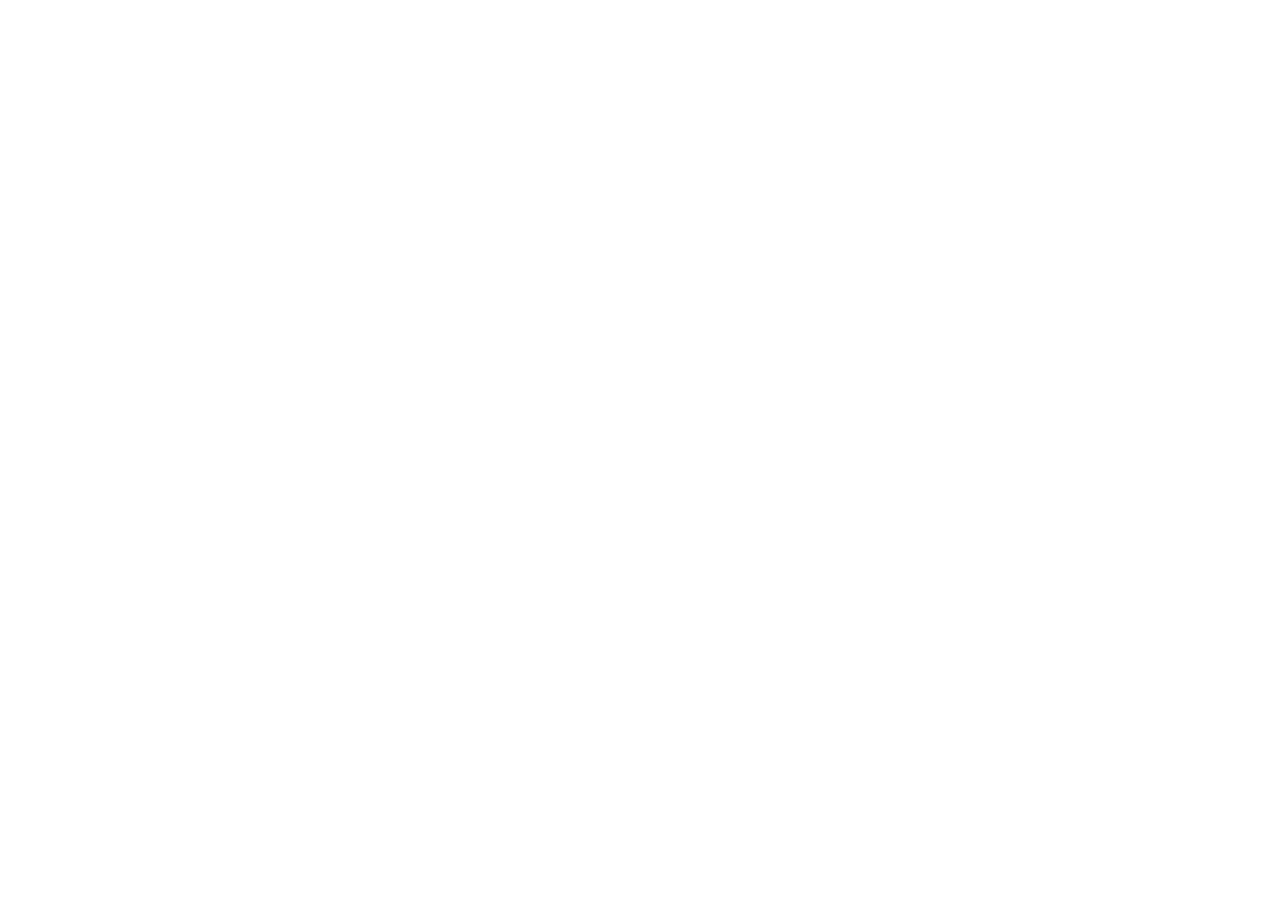
==== index.html @ 69c32699 "init commit" ====
<!doctype html>
<html lang="en">
<head>
  <meta charset="utf-8">
  <meta name="viewport" content="width=device-width, initial-scale=1">
  <title>Page Title</title>
  <link rel="stylesheet" href="css/style.css">
  <script src="js/script.js" language="javascript"></script>
</head>
<body>

</body>
</html>
---- css/style.css ----
/* GLOBAL STYLESHEET */
*, *::before, *::after { box-sizing: border-box; }
body { margin: 0; }
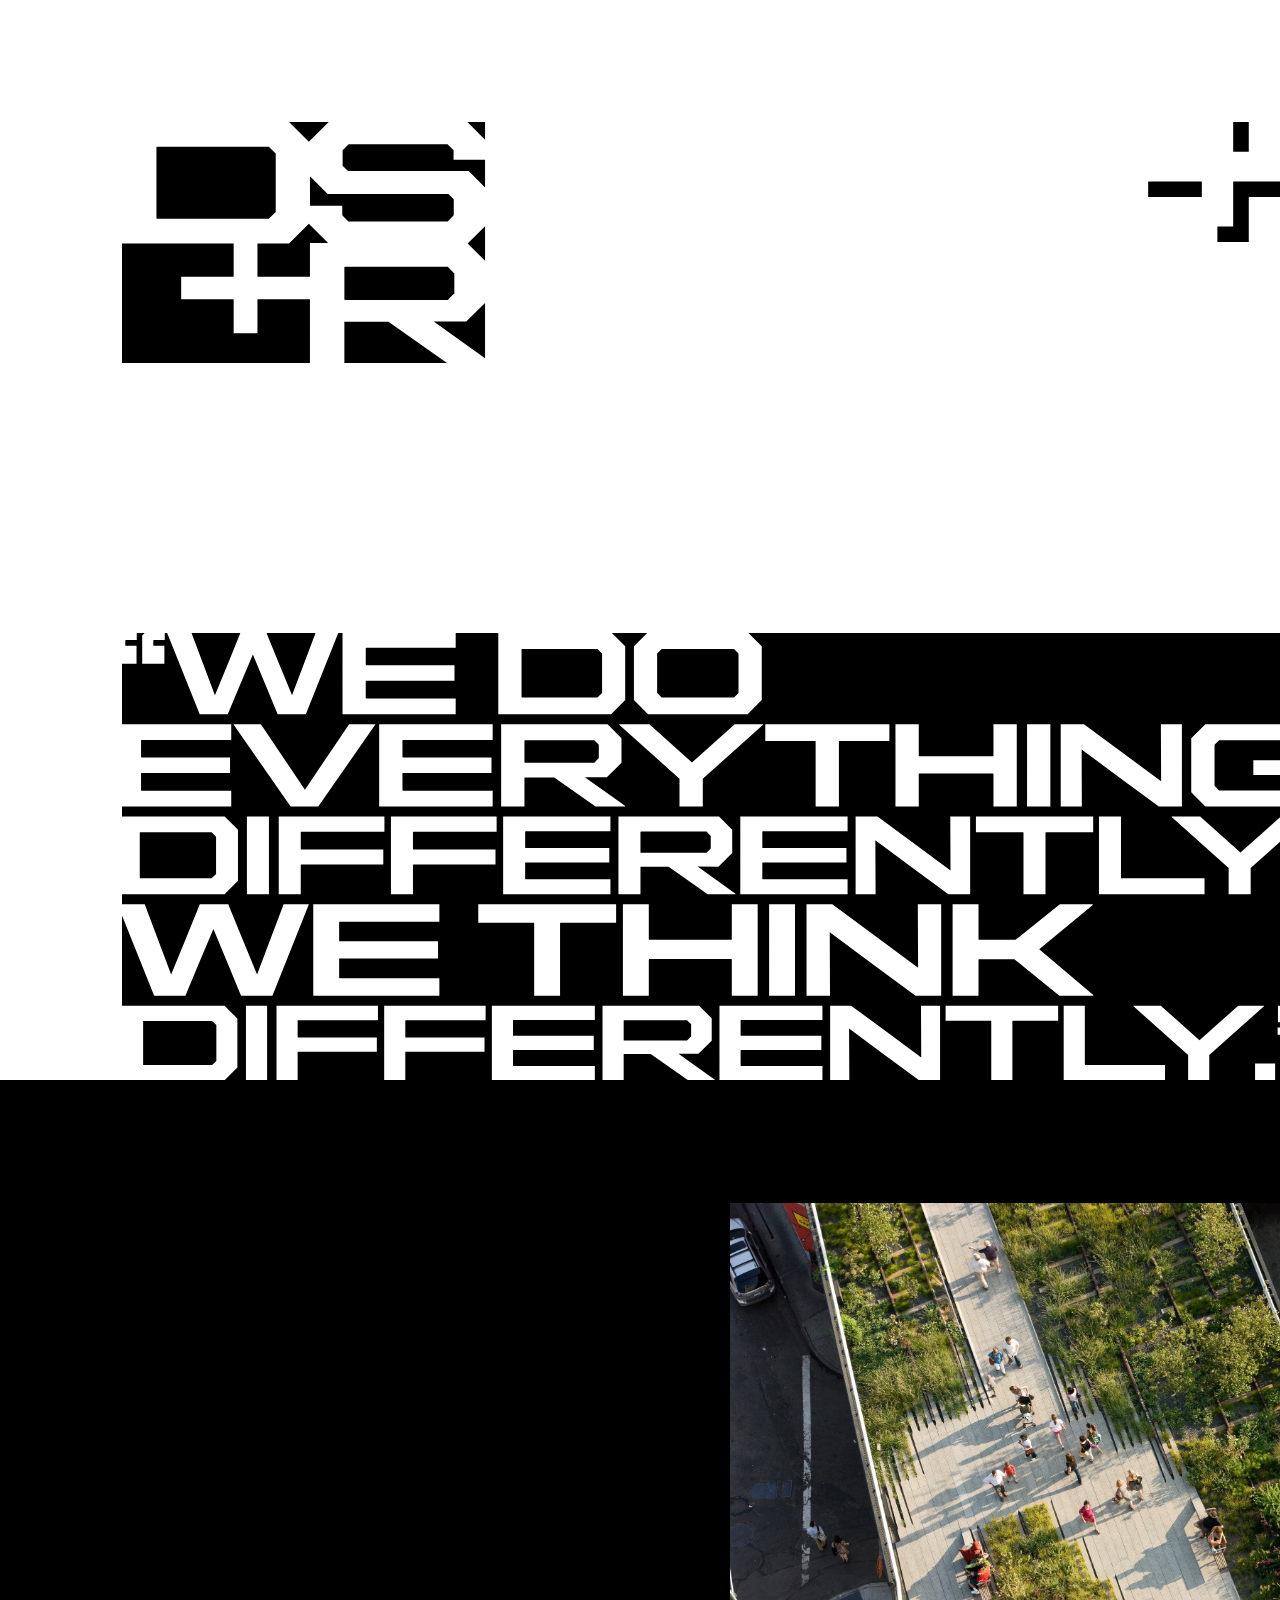
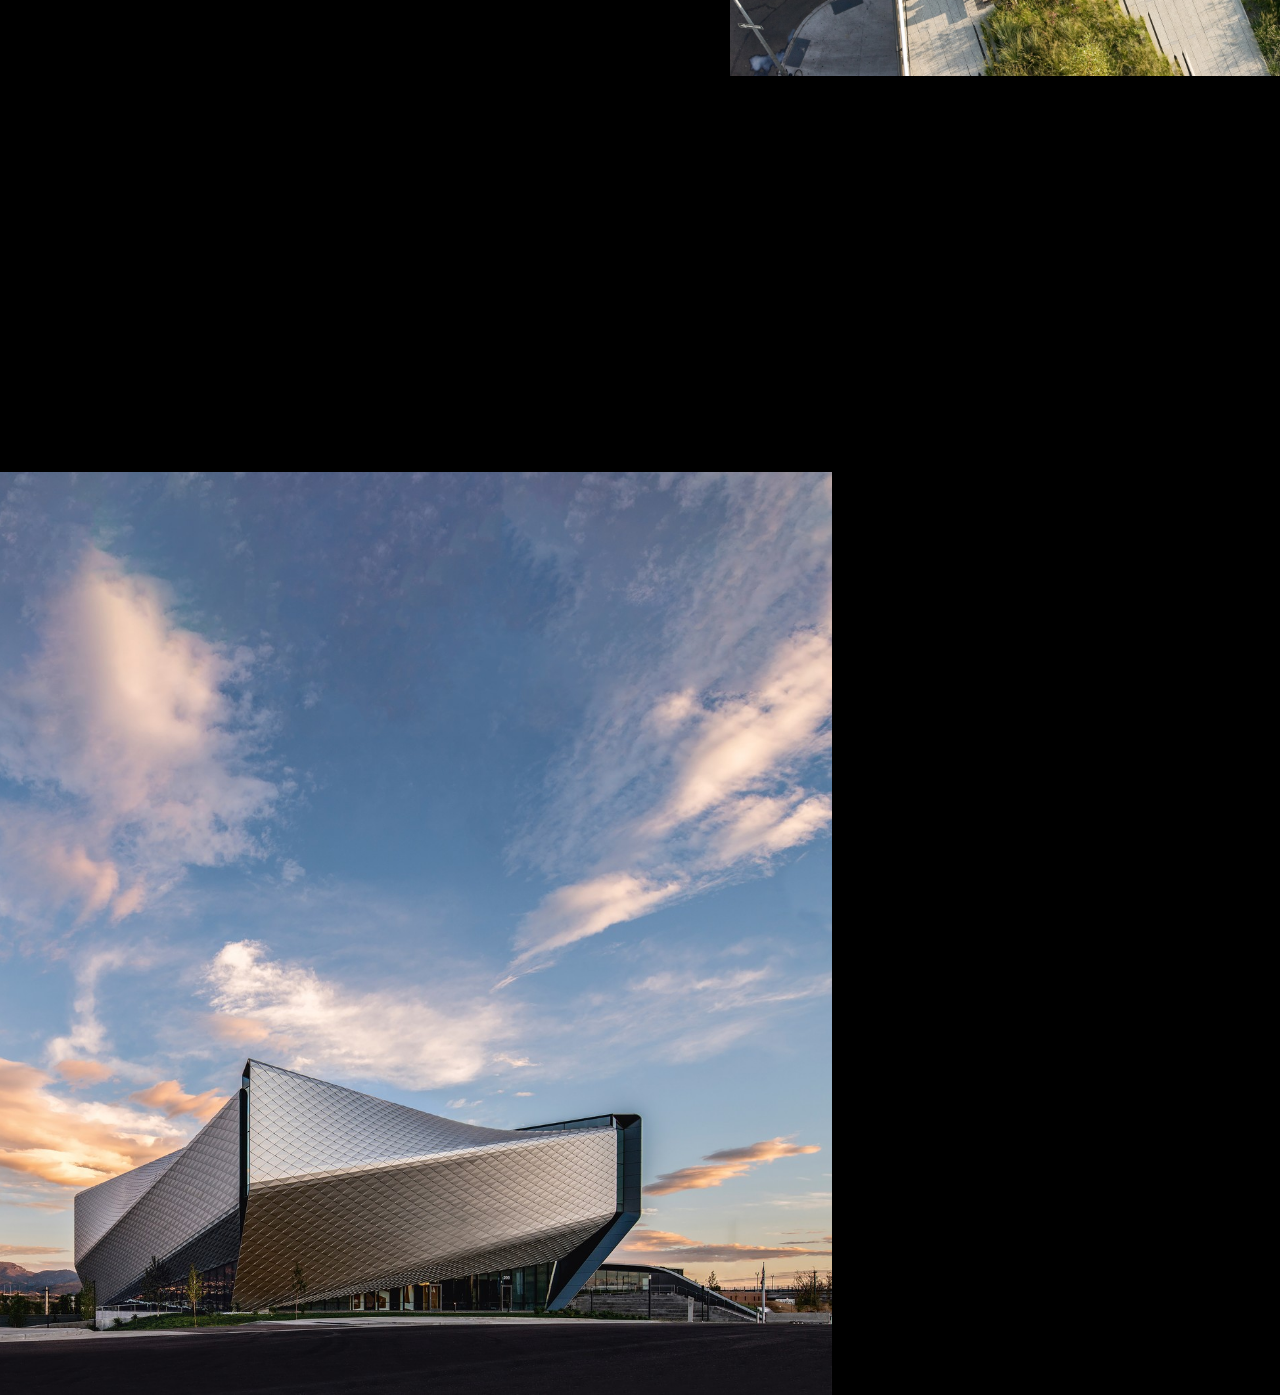
==== commit 68abf1a8: "implemented home, menu, projects, & studio page" ====
--- a/index.html
+++ b/index.html
@@ -3,11 +3,25 @@
 <head>
   <meta charset="utf-8">
   <meta name="viewport" content="width=device-width, initial-scale=1">
-  <title>Page Title</title>
+  <title>DS+R — Home</title>
   <link rel="stylesheet" href="css/style.css">
-  <script src="js/script.js" language="javascript"></script>
+  <script src="js/script.js" defer></script>
 </head>
 <body>
+  <main class="home-page" data-page="home">
+    <header class="home-navigation">
+      <img src="assets/home-nav.svg" alt="DS+R" class="home-nav-art">
+      <a class="home-menu-link" href="menu.html" aria-label="Open menu">
+        <span aria-hidden="true"></span>
+      </a>
+    </header>
 
+    <img src="assets/home-quote.svg" alt="We do everything differently" class="home-quote">
+
+    <section class="home-projects" aria-label="Featured projects">
+      <img src="assets/high-line.png" alt="Aerial view of the High Line" class="home-high-line">
+      <img src="assets/museum.png" alt="Olympic and Paralympic Museum" class="home-museum">
+    </section>
+  </main>
 </body>
 </html>
--- a/css/style.css
+++ b/css/style.css
@@ -1,3 +1,581 @@
 /* GLOBAL STYLESHEET */
 *, *::before, *::after { box-sizing: border-box; }
-body { margin: 0; }+
+:root {
+  color: #000;
+  background: #fff;
+  font-family: "Gear Wide", "Arial Black", Arial, sans-serif;
+}
+
+html,
+body {
+  min-width: 1440px;
+  min-height: 2995px;
+  margin: 0;
+  background: #fff;
+}
+
+.home-page {
+  position: relative;
+  width: 1440px;
+  min-height: 2995px;
+  overflow: hidden;
+  background: #fff;
+}
+
+.home-navigation {
+  position: absolute;
+  top: 122px;
+  left: calc(8.33% + 2px);
+  width: 1195.819px;
+  height: 241px;
+}
+
+.home-nav-art {
+  display: block;
+  width: 100%;
+  height: 100%;
+}
+
+.home-menu-link {
+  position: absolute;
+  top: 0;
+  right: 0;
+  width: 170px;
+  height: 120px;
+  outline-offset: 6px;
+}
+
+.home-menu-link:focus-visible {
+  outline: 3px solid #000;
+}
+
+.home-quote {
+  position: absolute;
+  top: 633px;
+  left: calc(8.33% + 2px);
+  display: block;
+  width: 1196px;
+  height: 447px;
+}
+
+.home-projects {
+  position: absolute;
+  top: 1080px;
+  left: 0;
+  width: 1440px;
+  height: 1915px;
+  overflow: hidden;
+  background: #000;
+}
+
+.home-high-line {
+  position: absolute;
+  top: 123px;
+  left: 730px;
+  display: block;
+  width: 710px;
+  height: 473px;
+  object-fit: cover;
+}
+
+.home-museum {
+  position: absolute;
+  top: 992px;
+  left: -521px;
+  display: block;
+  width: 1353px;
+  height: 923px;
+  object-fit: cover;
+}
+
+.menu-page {
+  position: relative;
+  width: 100%;
+  min-height: 2600px;
+  overflow: hidden;
+  background: #fff;
+}
+
+.menu-links {
+  position: absolute;
+  top: -7px;
+  left: -6px;
+  z-index: 1;
+  display: flex;
+  flex-direction: column;
+  width: 1141px;
+  font-size: 128px;
+  font-weight: 700;
+  line-height: 100px;
+  letter-spacing: 0;
+  text-transform: uppercase;
+}
+
+.menu-links a {
+  color: #000;
+  text-decoration: none;
+}
+
+.menu-links a:focus-visible,
+.menu-vertical-link:focus-visible {
+  outline: 3px solid #000;
+  outline-offset: 6px;
+}
+
+.menu-rail {
+  position: absolute;
+  top: 0;
+  right: 0;
+  width: 292px;
+  height: 2600px;
+  background: #000;
+}
+
+.menu-vertical-link {
+  position: absolute;
+  top: 121px;
+  left: 68px;
+  display: block;
+  width: 170px;
+  height: 120.127px;
+}
+
+.menu-vertical {
+  display: block;
+  width: 100%;
+  height: 100%;
+}
+
+.side-name {
+  position: absolute;
+  right: 0;
+  bottom: 212.88px;
+  width: 34.25px;
+  height: 1027.121px;
+}
+
+.projects-page {
+  position: relative;
+  width: 1440px;
+  min-height: 2466px;
+  overflow: hidden;
+  background: #fff;
+  font-family: "Elms Sans", sans-serif;
+}
+
+.projects-content {
+  position: relative;
+  width: 1148px;
+  min-height: 2466px;
+  padding-top: 59px;
+  padding-left: 122px;
+}
+
+.project-categories {
+  display: flex;
+  flex-wrap: wrap;
+  width: 831px;
+  gap: 18px 24px;
+  margin-top: 16px;
+  text-transform: uppercase;
+}
+
+.project-categories a,
+.pagination a,
+.see-more {
+  color: #000;
+  text-decoration: none;
+}
+
+.project-categories a {
+  font-size: 14px;
+  font-weight: 300;
+  line-height: 20px;
+}
+
+.project-categories a.active,
+.see-more,
+.pagination a.active {
+  font-weight: 800;
+}
+
+.project-search {
+  display: flex;
+  align-items: center;
+  width: 831px;
+  height: 24px;
+  border: 0.6px solid #000;
+}
+
+.project-search img {
+  width: 11px;
+  height: 12px;
+  margin-left: 5px;
+}
+
+.project-search input {
+  width: 100%;
+  height: 100%;
+  padding: 0 7px;
+  border: 0;
+  outline: 0;
+  font: inherit;
+}
+
+.project-grid {
+  display: grid;
+  grid-template-columns: repeat(2, 365px);
+  gap: 67px 101px;
+  width: 831px;
+  margin-top: 120px;
+}
+
+.project-card {
+  display: block;
+  overflow: hidden;
+}
+
+.project-card img {
+  display: block;
+  width: 100%;
+  height: 100%;
+  object-fit: cover;
+}
+
+.project-card-large {
+  grid-column: 1 / -1;
+  width: 831px;
+}
+
+.project-card-large:nth-child(1) { height: 415.5px; }
+.project-card-large:nth-child(2) { height: 461.279px; }
+.project-card-large:nth-child(3) { height: 554.27px; }
+.project-card-small { height: 243.5px; }
+
+.see-more {
+  display: block;
+  margin-top: 29px;
+  font-size: 16px;
+  text-transform: uppercase;
+}
+
+.pagination {
+  position: absolute;
+  top: 2044px;
+  left: calc(9 * (1440px / 12) - 122px);
+  display: flex;
+  flex-direction: column;
+  gap: 12px;
+}
+
+.pagination a {
+  font-size: 14px;
+  line-height: 20px;
+}
+
+.projects-rail {
+  position: absolute;
+  top: 0;
+  right: 0;
+  width: 292px;
+  height: 2466px;
+  background: #000;
+}
+
+.visually-hidden {
+  position: absolute;
+  width: 1px;
+  height: 1px;
+  padding: 0;
+  margin: -1px;
+  overflow: hidden;
+  clip: rect(0, 0, 0, 0);
+  white-space: nowrap;
+  border: 0;
+}
+
+.broad-page {
+  position: relative;
+  width: 1440px;
+  min-height: 4015px;
+  overflow: hidden;
+  background: #fff;
+}
+
+.broad-content {
+  position: relative;
+  width: 1148px;
+  min-height: 4015px;
+}
+
+.broad-title {
+  position: absolute;
+  top: -7px;
+  left: -6px;
+  width: 1075px;
+  margin: 0;
+  font-family: "Gear Wide", "Arial Black", Arial, sans-serif;
+  font-size: 132px;
+  font-weight: 700;
+  line-height: 100px;
+  text-transform: uppercase;
+}
+
+.broad-location {
+  position: absolute;
+  top: 234px;
+  left: calc(8.33% + 72px);
+  width: 31px;
+  height: 209px;
+  color: #000;
+  font-family: "Elms Sans", Arial, sans-serif;
+  font-size: 24px;
+  font-weight: 300;
+  line-height: 1;
+  text-transform: uppercase;
+  writing-mode: vertical-rl;
+  transform: rotate(180deg);
+}
+
+.broad-exterior {
+  position: absolute;
+  top: 233px;
+  left: calc(16.67% + 3px);
+  display: block;
+  width: 1090px;
+  height: 726px;
+  object-fit: cover;
+}
+
+.broad-copy {
+  position: absolute;
+  top: 1059px;
+  left: calc(16.67% + 3px);
+  width: 710px;
+  color: #000;
+  font-family: "Elms Sans", Arial, sans-serif;
+  font-size: 20px;
+  font-weight: 300;
+  line-height: 1.2;
+}
+
+.broad-copy section {
+  margin: 0 0 42px;
+}
+
+.broad-copy h2 {
+  margin: 0 0 24px;
+  font-size: 20px;
+  font-weight: 800;
+  line-height: 1;
+}
+
+.broad-copy p {
+  margin: 0 0 42px;
+}
+
+.broad-copy section:last-of-type p {
+  margin-bottom: 0;
+}
+
+.broad-copy-first {
+  top: 1059px;
+}
+
+.broad-copy-second {
+  top: 2650px;
+}
+
+.broad-interior {
+  position: absolute;
+  top: 2017px;
+  left: -152px;
+  display: block;
+  width: 1105px;
+  height: 579px;
+  object-fit: cover;
+}
+
+.broad-rail {
+  position: absolute;
+  top: 0;
+  right: 0;
+  width: 292px;
+  height: 4015px;
+  background: #000;
+}
+
+.broad-rail .side-name {
+  bottom: 2987.88px;
+}
+
+.mosque-page {
+  position: relative;
+  width: 1440px;
+  min-height: 4015px;
+  overflow: hidden;
+  background: #fff;
+}
+
+.mosque-content {
+  position: relative;
+  width: 1148px;
+  min-height: 4015px;
+}
+
+.mosque-title {
+  position: absolute;
+  top: -7px;
+  left: -6px;
+  width: 1081px;
+  margin: 0;
+  font-family: "Gear Wide", "Arial Black", Arial, sans-serif;
+  font-size: 90px;
+  font-weight: 700;
+  line-height: 74px;
+  text-transform: uppercase;
+}
+
+.mosque-location {
+  position: absolute;
+  top: 329px;
+  left: calc(8.33% + 72px);
+  width: 31px;
+  height: 163px;
+  color: #000;
+  font-family: "Elms Sans", Arial, sans-serif;
+  font-size: 24px;
+  font-weight: 300;
+  line-height: 1;
+  text-transform: uppercase;
+  writing-mode: vertical-rl;
+  transform: rotate(180deg);
+}
+
+.mosque-exterior {
+  position: absolute;
+  top: 329px;
+  left: calc(16.67% + 3px);
+  display: block;
+  width: 1090px;
+  height: 726px;
+  object-fit: cover;
+}
+
+.mosque-copy {
+  position: absolute;
+  left: calc(16.67% + 3px);
+  width: 710px;
+  color: #000;
+  font-family: "Elms Sans", Arial, sans-serif;
+  font-size: 20px;
+  font-weight: 300;
+  line-height: 1.2;
+}
+
+.mosque-copy p {
+  margin: 0 0 42px;
+}
+
+.mosque-copy-first {
+  top: 1155px;
+}
+
+.mosque-copy-second {
+  top: 2700px;
+}
+
+.mosque-interior {
+  position: absolute;
+  top: 2078px;
+  left: -152px;
+  display: block;
+  width: 1105px;
+  height: 579px;
+  object-fit: cover;
+}
+
+.mosque-rail {
+  position: absolute;
+  top: 0;
+  right: 0;
+  width: 292px;
+  height: 4015px;
+  background: #000;
+}
+
+.mosque-rail .side-name {
+  bottom: 2987.88px;
+}
+
+.studio-page {
+  position: relative;
+  width: 1440px;
+  min-height: 1273px;
+  overflow: hidden;
+  background: #fff;
+}
+
+.studio-content {
+  position: relative;
+  width: 1148px;
+  min-height: 1273px;
+}
+
+.studio-title {
+  position: absolute;
+  top: -7px;
+  left: -6px;
+  width: 1075px;
+  margin: 0;
+  font-family: "Gear Wide", "Arial Black", Arial, sans-serif;
+  font-size: 132px;
+  font-weight: 700;
+  line-height: 100px;
+  text-transform: uppercase;
+}
+
+.studio-copy {
+  position: absolute;
+  top: 336px;
+  left: 122px;
+  width: 831px;
+  color: #000;
+  font-family: "Elms Sans", Arial, sans-serif;
+  font-size: 24px;
+  font-weight: 300;
+  line-height: 1.2;
+}
+
+.studio-copy p {
+  margin: 0;
+}
+
+.studio-partners {
+  position: absolute;
+  top: 902px;
+  left: 123px;
+  display: block;
+  width: 415px;
+  height: 35px;
+  padding: 6px 8px 0;
+  color: #fff;
+  background: linear-gradient(#000 0 27px, transparent 27px 35px);
+  font-family: "Gear Wide", "Arial Black", Arial, sans-serif;
+  font-size: 24px;
+  font-weight: 700;
+  line-height: 29px;
+  text-decoration: none;
+  text-transform: uppercase;
+  white-space: nowrap;
+}
+
+.studio-rail {
+  position: absolute;
+  top: 0;
+  right: 0;
+  width: 292px;
+  height: 1273px;
+  background: #000;
+}
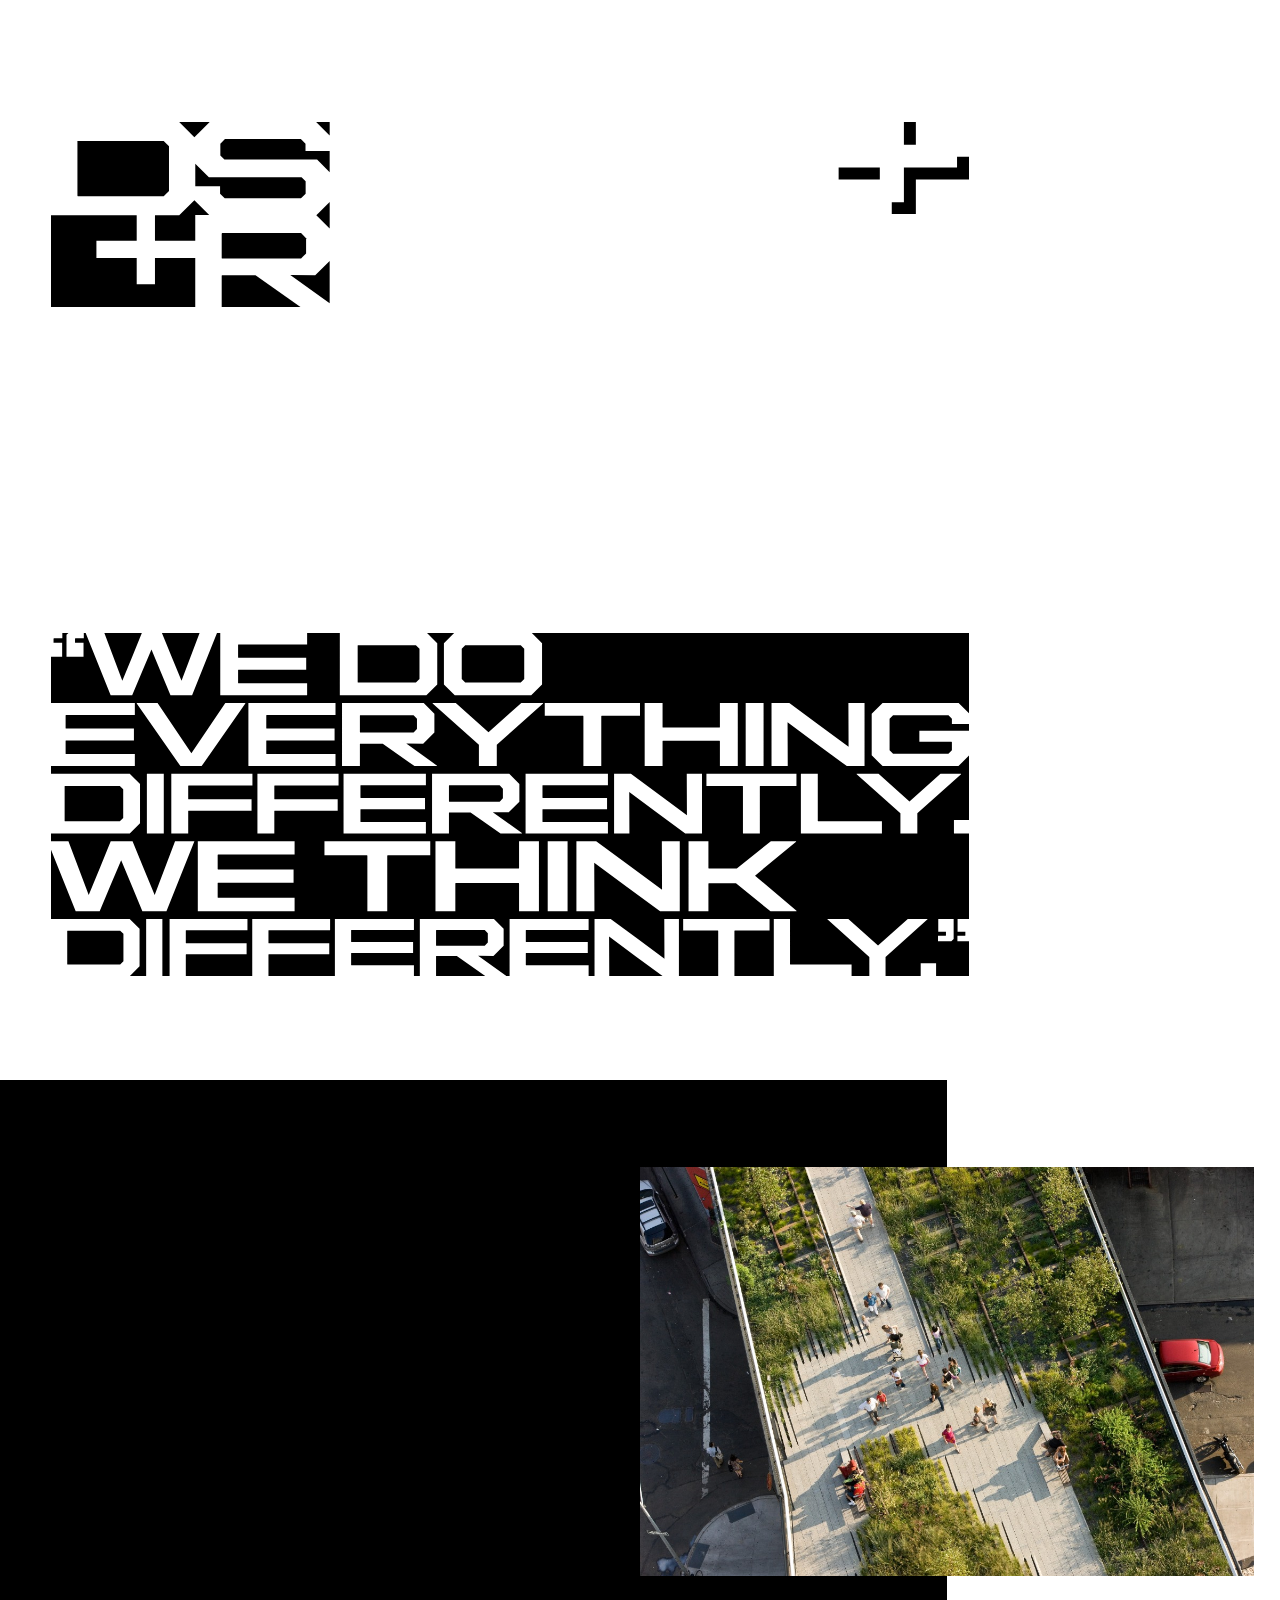
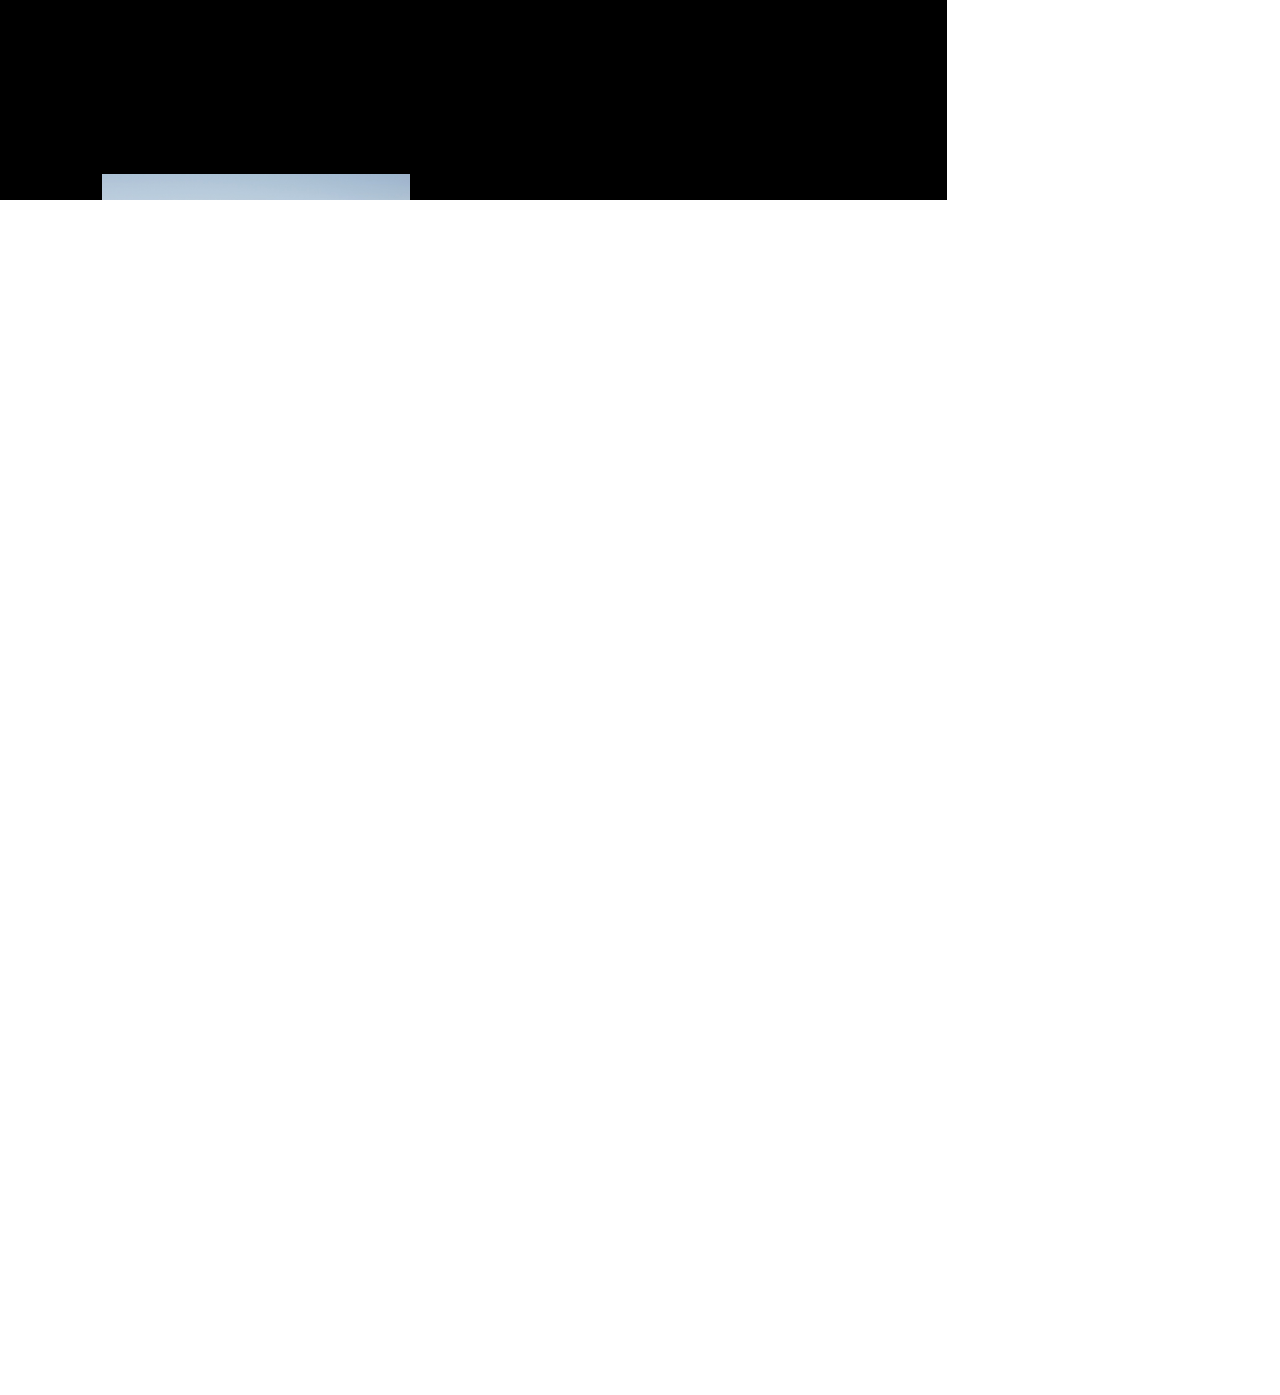
==== commit f76971f7: "improved home page, fixed issues with scaling" ====
--- a/index.html
+++ b/index.html
@@ -19,8 +19,14 @@
     <img src="assets/home-quote.svg" alt="We do everything differently" class="home-quote">
 
     <section class="home-projects" aria-label="Featured projects">
-      <img src="assets/high-line.png" alt="Aerial view of the High Line" class="home-high-line">
-      <img src="assets/museum.png" alt="Olympic and Paralympic Museum" class="home-museum">
+      <div class="home-projects-background" aria-hidden="true"></div>
+      <img src="assets/home-highline.jpg" alt="Aerial view of the High Line" class="home-high-line" data-home-carousel="primary">
+      <img src="assets/broad-expansion.png" alt="The Broad expansion" class="home-broad">
+      <img src="assets/home-columbia.jpg" alt="Columbia University campus" class="home-museum" data-home-carousel="secondary">
+      <button class="home-pagination home-pagination-highline" type="button" data-home-control="primary" aria-label="Show next featured project">
+      </button>
+      <button class="home-pagination home-pagination-museum" type="button" data-home-control="secondary" aria-label="Show next lower featured project">
+      </button>
     </section>
   </main>
 </body>
--- a/css/style.css
+++ b/css/style.css
@@ -3,7 +3,7 @@
 
 :root {
   color: #000;
-  background: #fff;
+  background: #000;
   font-family: "Gear Wide", "Arial Black", Arial, sans-serif;
 }
 
@@ -12,7 +12,7 @@
   min-width: 1440px;
   min-height: 2995px;
   margin: 0;
-  background: #fff;
+  background: #000;
 }
 
 .home-page {
@@ -53,7 +53,8 @@
 .home-quote {
   position: absolute;
   top: 633px;
-  left: calc(8.33% + 2px);
+  right: 0;
+  left: auto;
   display: block;
   width: 1196px;
   height: 447px;
@@ -66,27 +67,79 @@
   width: 1440px;
   height: 1915px;
   overflow: hidden;
+}
+
+.home-projects-background {
+  position: absolute;
+  top: 0;
+  left: 0;
+  width: 1062px;
+  height: 1080px;
   background: #000;
 }
 
 .home-high-line {
   position: absolute;
-  top: 123px;
-  left: 730px;
-  display: block;
-  width: 710px;
-  height: 473px;
+  top: 87px;
+  left: calc(33.33% + 7px);
+  display: block;
+  width: 1002px;
+  height: 668px;
   object-fit: cover;
 }
 
+.home-broad {
+  position: absolute;
+  top: 694px;
+  left: calc(8.33% + 2px);
+  display: block;
+  width: 345px;
+  height: 207px;
+  object-fit: cover;
+}
+
 .home-museum {
   position: absolute;
-  top: 992px;
-  left: -521px;
-  display: block;
-  width: 1353px;
-  height: 923px;
+  top: 973px;
+  left: calc(8.33% + 2px);
+  display: block;
+  width: 1196px;
+  height: 816px;
   object-fit: cover;
+}
+
+.home-pagination {
+  position: absolute;
+  display: block;
+  display: flex;
+  gap: 10px;
+  width: auto;
+  height: 10px;
+  padding: 0;
+  border: 0;
+  background: none;
+  cursor: pointer;
+}
+
+.home-pagination-dot {
+  display: block;
+  width: 11.776px;
+  height: 9.856px;
+  background: #fff;
+}
+
+.home-pagination-dot.is-active {
+  background: #000;
+}
+
+.home-pagination-highline {
+  top: 724px;
+  left: calc(33.33% + 38px);
+}
+
+.home-pagination-museum {
+  top: 1761px;
+  left: calc(8.33% + 21px);
 }
 
 .menu-page {
@@ -135,7 +188,7 @@
 .menu-vertical-link {
   position: absolute;
   top: 121px;
-  left: 68px;
+  left: 0;
   display: block;
   width: 170px;
   height: 120.127px;
@@ -149,8 +202,9 @@
 
 .side-name {
   position: absolute;
+  top: 0;
   right: 0;
-  bottom: 212.88px;
+  bottom: auto;
   width: 34.25px;
   height: 1027.121px;
 }
@@ -168,16 +222,16 @@
   position: relative;
   width: 1148px;
   min-height: 2466px;
-  padding-top: 59px;
-  padding-left: 122px;
 }
 
 .project-categories {
-  display: flex;
-  flex-wrap: wrap;
+  position: absolute;
+  top: 103px;
+  left: 122px;
+  display: grid;
+  grid-template-columns: repeat(8, minmax(0, 1fr));
+  row-gap: 18px;
   width: 831px;
-  gap: 18px 24px;
-  margin-top: 16px;
   text-transform: uppercase;
 }
 
@@ -201,6 +255,9 @@
 }
 
 .project-search {
+  position: absolute;
+  top: 59px;
+  left: 122px;
   display: flex;
   align-items: center;
   width: 831px;
@@ -209,12 +266,15 @@
 }
 
 .project-search img {
-  width: 11px;
-  height: 12px;
+  flex: 0 0 11.021px;
+  width: 11.021px;
+  height: 12.139px;
+  aspect-ratio: 11.0211 / 12.1392;
   margin-left: 5px;
 }
 
 .project-search input {
+  min-width: 0;
   width: 100%;
   height: 100%;
   padding: 0 7px;
@@ -224,14 +284,16 @@
 }
 
 .project-grid {
-  display: grid;
-  grid-template-columns: repeat(2, 365px);
-  gap: 67px 101px;
+  position: absolute;
+  top: 247px;
+  left: 122px;
+  display: block;
   width: 831px;
-  margin-top: 120px;
+  height: 1810px;
 }
 
 .project-card {
+  position: absolute;
   display: block;
   overflow: hidden;
 }
@@ -244,29 +306,36 @@
 }
 
 .project-card-large {
-  grid-column: 1 / -1;
   width: 831px;
-}
-
-.project-card-large:nth-child(1) { height: 415.5px; }
-.project-card-large:nth-child(2) { height: 461.279px; }
-.project-card-large:nth-child(3) { height: 554.27px; }
-.project-card-small { height: 243.5px; }
+  height: 462px;
+}
+
+.project-card-large:nth-child(1) { top: 0; }
+.project-card-large:nth-child(2) { top: 522px; }
+.project-card-large:nth-child(3) { top: 1044px; }
+.project-card-small {
+  top: 1566px;
+  width: 365px;
+  height: 244px;
+}
+.project-card-small:nth-child(4) { left: 0; }
+.project-card-small:nth-child(5) { left: 466px; }
 
 .see-more {
-  display: block;
-  margin-top: 29px;
+  position: absolute;
+  top: 2096px;
+  left: 122px;
   font-size: 16px;
   text-transform: uppercase;
 }
 
 .pagination {
   position: absolute;
-  top: 2044px;
-  left: calc(9 * (1440px / 12) - 122px);
+  top: 1976px;
+  left: 1064px;
   display: flex;
   flex-direction: column;
-  gap: 12px;
+  gap: 20px;
 }
 
 .pagination a {
@@ -406,10 +475,6 @@
   background: #000;
 }
 
-.broad-rail .side-name {
-  bottom: 2987.88px;
-}
-
 .mosque-page {
   position: relative;
   width: 1440px;
@@ -505,10 +570,6 @@
   background: #000;
 }
 
-.mosque-rail .side-name {
-  bottom: 2987.88px;
-}
-
 .studio-page {
   position: relative;
   width: 1440px;
@@ -578,4 +639,822 @@
   width: 292px;
   height: 1273px;
   background: #000;
+}
+
+.meet-us-page {
+  position: relative;
+  width: 1440px;
+  min-height: 2584px;
+  overflow: hidden;
+  background: #fff;
+}
+
+.meet-us-content {
+  position: relative;
+  width: 1148px;
+  min-height: 2584px;
+}
+
+.meet-us-title {
+  position: absolute;
+  top: -7px;
+  left: -6px;
+  width: 1147px;
+  margin: 0;
+  font-family: "Gear Wide", "Arial Black", Arial, sans-serif;
+  font-size: 132px;
+  font-weight: 700;
+  line-height: 100px;
+  text-transform: uppercase;
+}
+
+.person {
+  position: absolute;
+  left: 122px;
+  width: 831px;
+  color: #000;
+  font-family: "Elms Sans", Arial, sans-serif;
+  font-size: 20px;
+  font-weight: 300;
+  line-height: 1.2;
+}
+
+.person h2 {
+  position: relative;
+  z-index: 1;
+  height: 43px;
+  margin: 0 0 48px;
+  padding: 8px 0 0;
+  color: #fff;
+  font-family: "Gear Wide", "Arial Black", Arial, sans-serif;
+  font-size: 36px;
+  font-weight: 700;
+  line-height: 35px;
+  text-transform: uppercase;
+}
+
+.person h2::before {
+  position: absolute;
+  top: -6px;
+  left: 2px;
+  z-index: -1;
+  height: 42px;
+  content: "";
+  background: #000;
+}
+
+.person-diller h2::before { width: 538px; }
+.person-scofidio h2::before { width: 544px; }
+.person-renfro h2::before { width: 537px; }
+.person-gilmartin h2::before { width: 610px; }
+
+.person p {
+  margin: 0;
+}
+
+.person-diller {
+  top: 336px;
+  height: 351px;
+}
+
+.person-scofidio {
+  left: 124px;
+  top: 747px;
+  height: 351px;
+}
+
+.person-renfro {
+  top: 1158px;
+  height: 299px;
+}
+
+.person-gilmartin {
+  left: 124px;
+  top: 1517px;
+  height: 325px;
+}
+
+.meet-us-image {
+  position: absolute;
+  top: 1946px;
+  left: 365px;
+  display: block;
+  width: 852px;
+  height: 639px;
+  object-fit: cover;
+}
+
+.meet-us-rail {
+  position: absolute;
+  top: 0;
+  right: 0;
+  width: 292px;
+  height: 2584px;
+  background: #000;
+}
+
+.contact-page {
+  position: relative;
+  width: 1440px;
+  min-height: 1472px;
+  overflow: hidden;
+  background: #fff;
+}
+
+.contact-content {
+  position: relative;
+  width: 1148px;
+  min-height: 1472px;
+}
+
+.contact-title {
+  position: absolute;
+  top: -7px;
+  left: -6px;
+  width: 1075px;
+  margin: 0;
+  font-family: "Gear Wide", "Arial Black", Arial, sans-serif;
+  font-size: 132px;
+  font-weight: 700;
+  line-height: 100px;
+  text-transform: uppercase;
+}
+
+.contact-copy {
+  position: absolute;
+  top: 336px;
+  left: 122px;
+  width: 831px;
+  color: #000;
+  font-family: "Elms Sans", Arial, sans-serif;
+  font-size: 24px;
+  font-weight: 300;
+  line-height: 1.2;
+  text-transform: uppercase;
+}
+
+.contact-copy section {
+  margin: 0 0 42px;
+}
+
+.contact-copy h2 {
+  margin: 0 0 18px;
+  font-size: 24px;
+  font-weight: 800;
+  line-height: 1;
+}
+
+.contact-copy p {
+  margin: 0;
+}
+
+.contact-rail {
+  position: absolute;
+  top: 0;
+  right: 0;
+  width: 292px;
+  height: 1472px;
+  background: #000;
+}
+
+.news-page {
+  position: relative;
+  width: 1440px;
+  min-height: 1652px;
+  overflow: hidden;
+  background: #fff;
+}
+
+.news-content {
+  position: relative;
+  width: 1148px;
+  min-height: 1652px;
+}
+
+.news-title {
+  position: absolute;
+  top: -7px;
+  left: -6px;
+  width: 1075px;
+  margin: 0;
+  font-family: "Gear Wide", "Arial Black", Arial, sans-serif;
+  font-size: 132px;
+  font-weight: 700;
+  line-height: 100px;
+  text-transform: uppercase;
+}
+
+.news-list {
+  position: absolute;
+  top: 336px;
+  left: 122px;
+  width: 900px;
+}
+
+.news-item {
+  position: relative;
+  display: flex;
+  width: 900px;
+  height: 274px;
+}
+
+.news-item > img {
+  width: 223px;
+  height: 154px;
+  object-fit: cover;
+}
+
+.news-story {
+  width: 466px;
+  margin-left: 142px;
+  color: #000;
+  font-family: "Elms Sans", Arial, sans-serif;
+}
+
+.news-story h2 {
+  margin: 0 0 14px;
+  font-size: 32px;
+  font-weight: 800;
+  line-height: 1;
+  text-transform: uppercase;
+}
+
+.news-story p {
+  margin: 0;
+  font-size: 20px;
+  font-weight: 300;
+  line-height: 1.2;
+}
+
+.news-story span {
+  white-space: nowrap;
+}
+
+.news-item time {
+  position: absolute;
+  top: 0;
+  left: 872px;
+  color: #000;
+  font-family: "Elms Sans", Arial, sans-serif;
+  font-size: 16px;
+  font-weight: 300;
+  writing-mode: vertical-rl;
+  transform: rotate(180deg);
+}
+
+.news-pagination {
+  position: absolute;
+  top: 1401px;
+  left: 122px;
+  display: flex;
+  gap: 20px;
+}
+
+.news-pagination a {
+  color: #000;
+  font-family: "Elms Sans", Arial, sans-serif;
+  font-size: 14px;
+  font-weight: 300;
+  text-decoration: none;
+}
+
+.news-pagination a.active {
+  font-weight: 800;
+}
+
+.news-rail {
+  position: absolute;
+  top: 0;
+  right: 0;
+  width: 292px;
+  height: 1652px;
+  background: #000;
+}
+
+@media (min-width: 1440px) {
+  .home-page,
+  .menu-page,
+  .projects-page,
+  .broad-page,
+  .mosque-page,
+  .studio-page,
+  .meet-us-page,
+  .contact-page,
+  .news-page {
+    width: 100vw;
+  }
+}
+
+@media (max-width: 1439px) {
+  html,
+  body {
+    min-width: 0;
+    min-height: 100%;
+  }
+
+  .home-page,
+  .menu-page,
+  .projects-page,
+  .broad-page,
+  .mosque-page,
+  .studio-page,
+  .meet-us-page,
+  .contact-page,
+  .news-page {
+    width: 100%;
+    overflow: visible;
+  }
+
+  .home-page { min-height: 2995px; }
+  .menu-page { min-height: 2600px; }
+  .projects-page { min-height: 2466px; }
+  .broad-page,
+  .mosque-page { min-height: 4015px; }
+  .studio-page { min-height: 1273px; }
+  .meet-us-page { min-height: 2584px; }
+  .contact-page { min-height: 1472px; }
+  .news-page { min-height: 1652px; }
+
+  .menu-rail,
+  .projects-rail,
+  .broad-rail,
+  .mosque-rail,
+  .studio-rail,
+  .meet-us-rail,
+  .contact-rail,
+  .news-rail {
+    width: clamp(120px, 20.28vw, 292px);
+  }
+
+  .menu-vertical-link {
+    width: clamp(90px, 11.81vw, 170px);
+    height: auto;
+    aspect-ratio: 170 / 120.127;
+  }
+
+  .side-name {
+    width: clamp(22px, 2.38vw, 34.25px);
+    height: auto;
+    aspect-ratio: 34.25 / 1027.121;
+  }
+
+  .home-navigation {
+    left: 4vw;
+    width: calc(100% - clamp(120px, 20.28vw, 292px) - 8vw);
+    height: auto;
+    aspect-ratio: 1195.819 / 241;
+  }
+
+  .home-quote {
+    left: 4vw;
+    width: calc(100% - clamp(120px, 20.28vw, 292px) - 8vw);
+    height: auto;
+    aspect-ratio: 1196 / 447;
+  }
+
+  .home-projects {
+    width: 100%;
+    height: auto;
+    min-height: 80vh;
+  }
+
+  .home-projects-background {
+    width: 74vw;
+    height: 75vw;
+  }
+
+  .home-high-line {
+    left: 50%;
+    width: 48%;
+    height: auto;
+    aspect-ratio: 710 / 473;
+  }
+
+  .home-broad {
+    left: 8vw;
+    width: 24vw;
+    height: auto;
+    aspect-ratio: 345 / 207;
+  }
+
+  .home-museum {
+    left: 8vw;
+    width: 83%;
+    height: auto;
+    aspect-ratio: 1196 / 816;
+  }
+
+  .menu-page {
+    min-height: 2600px;
+  }
+
+  .menu-links {
+    width: calc(100% - clamp(120px, 20.28vw, 292px) - 2vw);
+    font-size: clamp(54px, 8.9vw, 128px);
+    line-height: clamp(48px, 6.95vw, 100px);
+  }
+
+  .projects-content {
+    width: calc(100% - clamp(120px, 20.28vw, 292px));
+    min-height: 100vh;
+    padding: 4vw;
+  }
+
+  .project-search,
+  .project-categories,
+  .project-grid {
+    position: static;
+    width: 100%;
+  }
+
+  .project-categories {
+    display: flex;
+    flex-wrap: wrap;
+    gap: 18px 24px;
+    margin-top: 16px;
+  }
+
+  .project-categories a {
+    position: static;
+  }
+
+  .project-grid {
+    display: grid;
+    grid-template-columns: repeat(2, minmax(0, 1fr));
+    gap: 67px 101px;
+    height: auto;
+    margin-top: 120px;
+  }
+
+  .project-card {
+    position: static;
+  }
+
+  .project-card-large {
+    grid-column: 1 / -1;
+    width: 100%;
+  }
+
+  .see-more {
+    position: static;
+    margin-top: 29px;
+  }
+
+  .pagination {
+    left: auto;
+    right: 4vw;
+  }
+
+  .broad-content,
+  .mosque-content,
+  .studio-content,
+  .meet-us-content,
+  .contact-content,
+  .news-content {
+    width: calc(100% - clamp(120px, 20.28vw, 292px));
+    min-height: inherit;
+  }
+
+  .broad-title,
+  .mosque-title,
+  .studio-title,
+  .meet-us-title,
+  .contact-title,
+  .news-title {
+    width: calc(100vw - 2vw);
+    font-size: clamp(58px, 9.17vw, 132px);
+    line-height: clamp(48px, 6.95vw, 100px);
+  }
+
+  .broad-exterior,
+  .mosque-exterior {
+    left: 8vw;
+    width: calc(100% - 12vw);
+    height: auto;
+    aspect-ratio: 1090 / 726;
+  }
+
+  .broad-copy,
+  .mosque-copy {
+    left: 8vw;
+    width: calc(100% - 16vw);
+    font-size: clamp(16px, 1.67vw, 20px);
+  }
+
+  .broad-interior,
+  .mosque-interior {
+    left: 0;
+    width: calc(100% - 4vw);
+    height: auto;
+    aspect-ratio: 1105 / 579;
+  }
+
+  .studio-copy,
+  .contact-copy {
+    left: 8vw;
+    width: calc(100% - 16vw);
+    font-size: clamp(17px, 2vw, 24px);
+  }
+
+  .studio-partners {
+    left: 8vw;
+    width: min(415px, calc(100% - 16vw));
+  }
+
+  .person {
+    left: 8vw;
+    width: calc(100% - 16vw);
+  }
+
+  .person-scofidio,
+  .person-gilmartin {
+    left: 8vw;
+  }
+
+  .person h2 {
+    font-size: clamp(24px, 3vw, 36px);
+  }
+
+  .meet-us-image {
+    left: 20vw;
+    width: calc(100% - 28vw);
+    height: auto;
+    aspect-ratio: 852 / 639;
+  }
+
+  .news-list {
+    left: 8vw;
+    width: calc(100% - 16vw);
+  }
+
+  .news-item {
+    width: 100%;
+  }
+
+  .news-story {
+    margin-left: clamp(20px, 9.86vw, 142px);
+    width: min(466px, calc(100% - 300px));
+  }
+
+  .news-story h2 {
+    font-size: clamp(20px, 2.22vw, 32px);
+  }
+
+  .news-story p {
+    font-size: clamp(16px, 1.39vw, 20px);
+  }
+
+  .news-item time {
+    left: auto;
+    right: 0;
+  }
+}
+
+@media (max-width: 767px) {
+  .menu-rail,
+  .projects-rail,
+  .broad-rail,
+  .mosque-rail,
+  .studio-rail,
+  .meet-us-rail,
+  .contact-rail,
+  .news-rail {
+    width: 72px;
+  }
+
+  .menu-vertical-link {
+    top: 24px;
+    width: 68px;
+  }
+
+  .side-name {
+    display: none;
+  }
+
+  .home-navigation {
+    top: 42px;
+    width: calc(100% - 96px);
+  }
+
+  .home-quote {
+    top: 30vh;
+    width: calc(100% - 96px);
+  }
+
+  .home-projects {
+    top: 58vh;
+  }
+
+  .home-high-line {
+    top: 8vw;
+    left: 8vw;
+    width: calc(100% - 16vw);
+  }
+
+  .home-broad {
+    top: 52vw;
+    left: 8vw;
+    width: 30vw;
+  }
+
+  .home-museum {
+    top: 48vw;
+    left: 8vw;
+    width: calc(100% - 16vw);
+  }
+
+  .menu-links {
+    width: calc(100% - 88px);
+    font-size: clamp(38px, 13vw, 80px);
+    line-height: 1;
+  }
+
+  .projects-content,
+  .broad-content,
+  .mosque-content,
+  .studio-content,
+  .meet-us-content,
+  .contact-content,
+  .news-content {
+    width: calc(100% - 72px);
+  }
+
+  .projects-content {
+    padding: 24px 16px;
+  }
+
+  .project-search {
+    position: static;
+  }
+
+  .project-categories {
+    gap: 8px 12px;
+  }
+
+  .project-grid {
+    display: flex;
+    flex-direction: column;
+    gap: 16px;
+    margin-top: 40px;
+  }
+
+  .project-card-large,
+  .project-card-small {
+    width: 100%;
+    height: auto !important;
+    aspect-ratio: 2 / 1;
+  }
+
+  .project-card-small {
+    aspect-ratio: 3 / 2;
+  }
+
+  .pagination {
+    position: static;
+    margin-top: 32px;
+  }
+
+  .broad-title,
+  .mosque-title,
+  .studio-title,
+  .meet-us-title,
+  .contact-title,
+  .news-title {
+    left: 0;
+    width: calc(100% - 16px);
+    font-size: clamp(42px, 10vw, 72px);
+    line-height: 0.9;
+  }
+
+  .broad-exterior,
+  .mosque-exterior {
+    top: 150px;
+    left: 16px;
+    width: calc(100% - 32px);
+  }
+
+  .broad-copy,
+  .mosque-copy {
+    left: 16px;
+    width: calc(100% - 32px);
+    font-size: 16px;
+  }
+
+  .broad-copy-first,
+  .mosque-copy-first {
+    top: 390px;
+  }
+
+  .broad-copy-second,
+  .mosque-copy-second {
+    top: 1200px;
+  }
+
+  .broad-interior,
+  .mosque-interior {
+    top: 900px;
+    left: 16px;
+    width: calc(100% - 32px);
+  }
+
+  .studio-copy,
+  .contact-copy {
+    left: 16px;
+    width: calc(100% - 32px);
+    font-size: 17px;
+  }
+
+  .studio-partners {
+    left: 16px;
+    top: 620px;
+    width: calc(100% - 32px);
+    font-size: 18px;
+  }
+
+  .person,
+  .person-scofidio,
+  .person-gilmartin {
+    position: relative;
+    top: auto;
+    left: 16px;
+    width: calc(100% - 32px);
+    height: auto;
+    margin-top: 36px;
+  }
+
+  .meet-us-content {
+    padding-top: 120px;
+  }
+
+  .person h2::before {
+    width: min(610px, calc(100vw - 104px)) !important;
+  }
+
+  .meet-us-image {
+    position: relative;
+    top: auto;
+    left: 16px;
+    width: calc(100% - 32px);
+    margin-top: 36px;
+  }
+
+  .contact-copy {
+    top: 180px;
+  }
+
+  .contact-copy section {
+    margin-bottom: 28px;
+  }
+
+  .news-list {
+    top: 150px;
+    left: 16px;
+    width: calc(100% - 32px);
+  }
+
+  .news-item {
+    height: auto;
+    min-height: 180px;
+    flex-wrap: wrap;
+    gap: 12px;
+    margin-bottom: 28px;
+  }
+
+  .news-item > img {
+    width: 110px;
+    height: 80px;
+  }
+
+  .news-story {
+    flex: 1;
+    width: auto;
+    margin-left: 0;
+  }
+
+  .news-story h2 {
+    font-size: 18px;
+  }
+
+  .news-story p {
+    font-size: 15px;
+  }
+
+  .news-item time {
+    position: static;
+    width: 100%;
+    margin-left: 0;
+    transform: none;
+    writing-mode: horizontal-tb;
+  }
+
+  .news-pagination {
+    position: static;
+    margin: 24px 16px;
+  }
+}
+
+@media (max-width: 1000px) {
+  .project-card-small {
+    display: none;
+  }
 }
